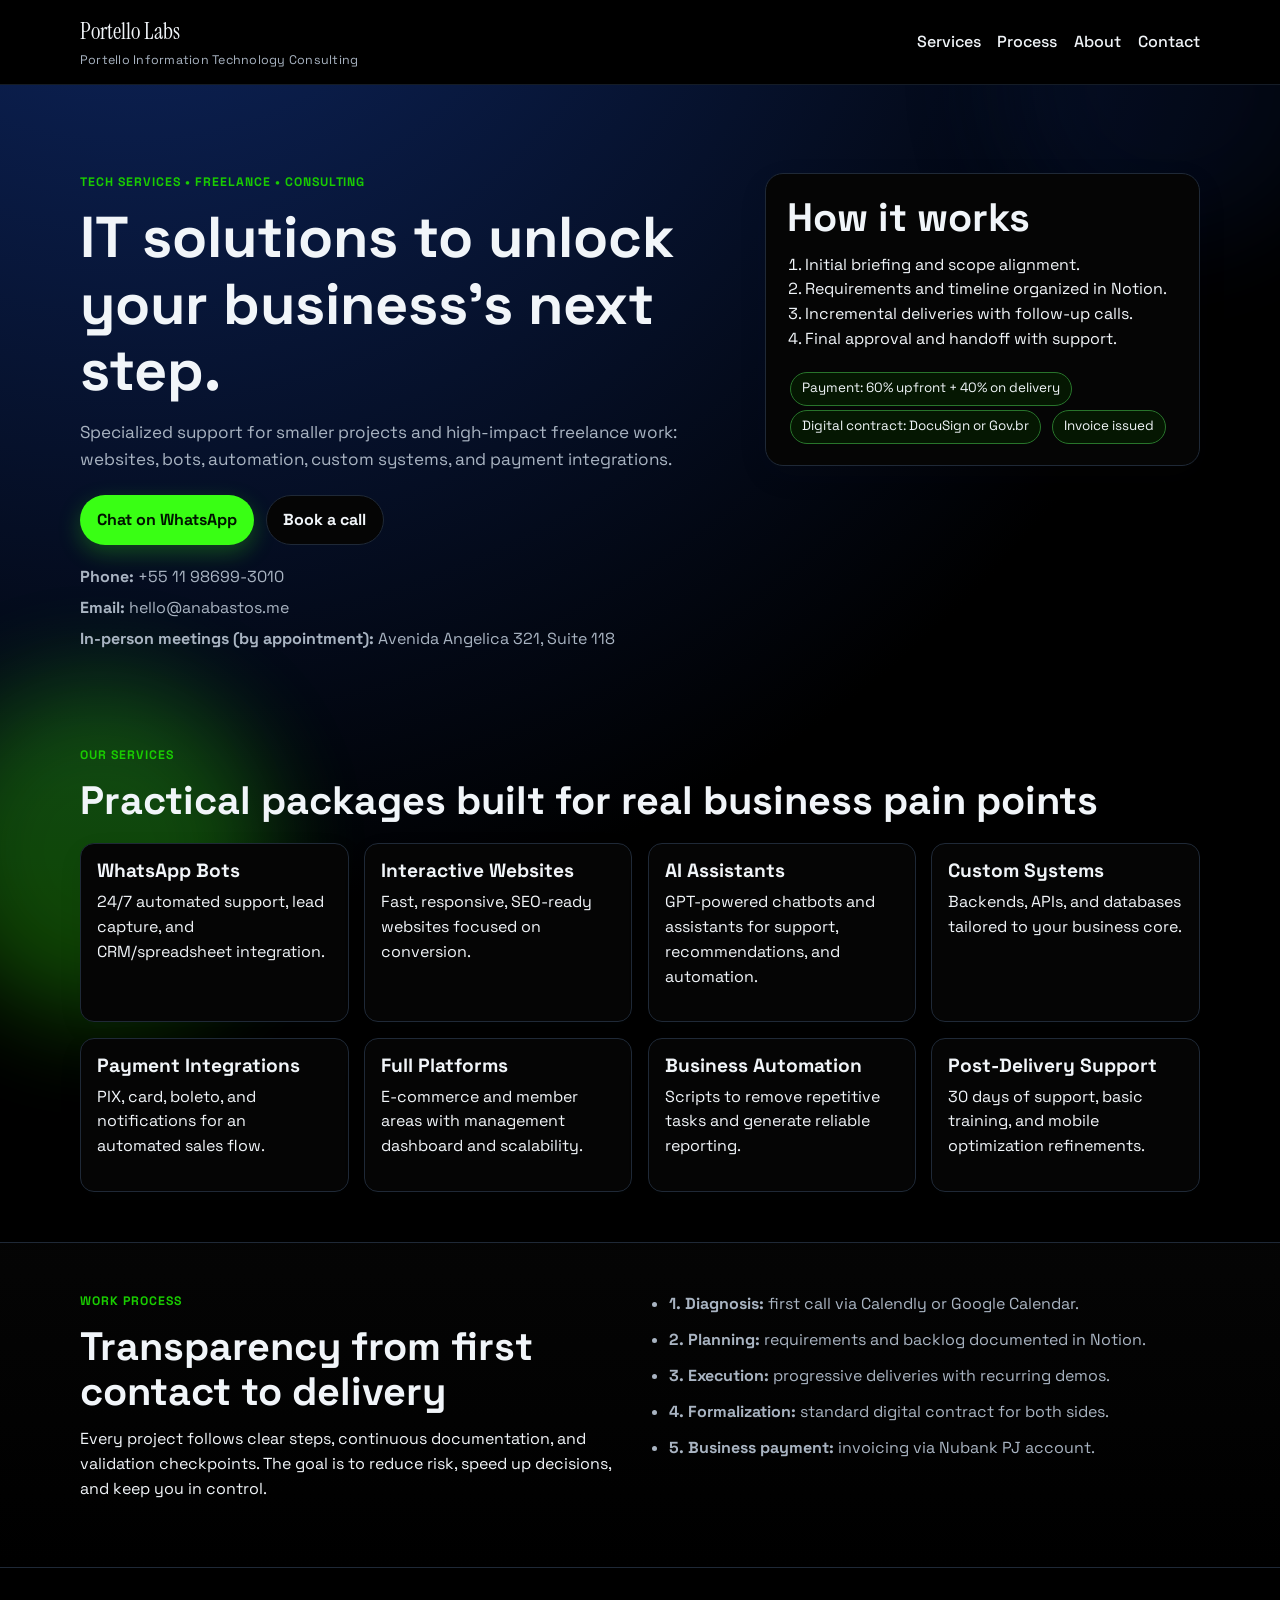
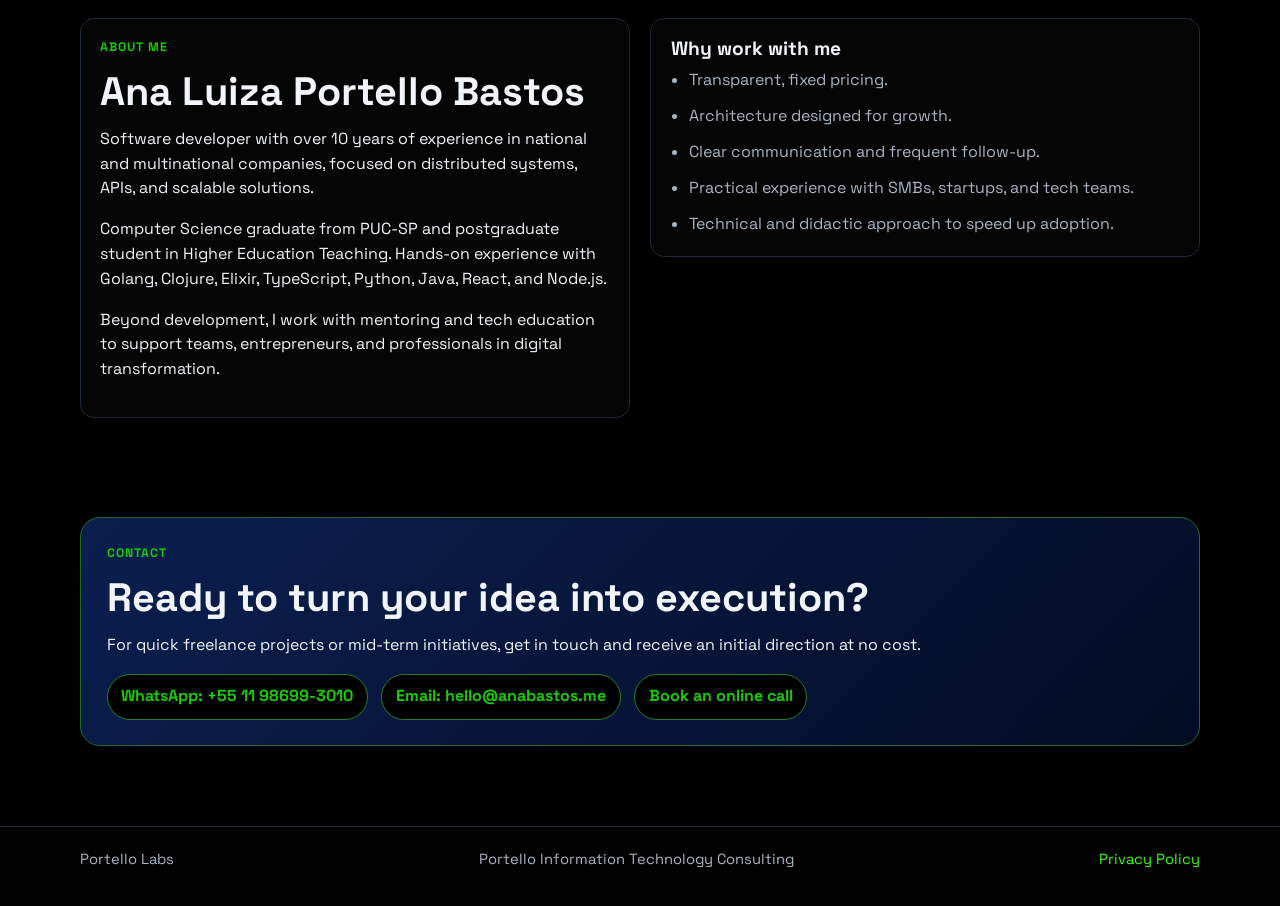
==== en/index.html @ 6f145aa7 "initial commit" ====
<!doctype html>
<html lang="en">
<head>
  <meta charset="UTF-8" />
  <meta name="viewport" content="width=device-width, initial-scale=1.0" />
  <meta name="description" content="Portello Labs - Portello Information Technology Consulting. IT solutions for SMBs, startups, and independent professionals." />
  <title>Portello Labs | IT Consulting</title>
  <link rel="preconnect" href="https://fonts.googleapis.com" />
  <link rel="preconnect" href="https://fonts.gstatic.com" crossorigin />
  <link href="https://fonts.googleapis.com/css2?family=Space+Grotesk:wght@400;500;700&family=Instrument+Serif:ital@0;1&display=swap" rel="stylesheet" />
  <link rel="stylesheet" href="../styles.css" />
</head>
<body>
  <div class="bg-orb orb-a" aria-hidden="true"></div>
  <div class="bg-orb orb-b" aria-hidden="true"></div>

  <header class="site-header">
    <div class="container nav-wrap">
      <a class="brand" href="#top" aria-label="Portello Labs">
        <span class="brand-main">Portello Labs</span>
        <span class="brand-sub">Portello Information Technology Consulting</span>
      </a>
      <nav class="nav" id="main-nav" aria-label="Main navigation">
        <a href="#services">Services</a>
        <a href="#process">Process</a>
        <a href="#about">About</a>
        <a href="#contact">Contact</a>
      </nav>
      <button class="menu-btn" id="menu-btn" aria-label="Open menu" aria-expanded="false" aria-controls="main-nav">Menu</button>
    </div>
  </header>

  <main id="top">
    <section class="hero">
      <div class="container hero-grid">
        <div>
          <p class="eyebrow">Tech Services • Freelance • Consulting</p>
          <h1>IT solutions to unlock your business's next step.</h1>
          <p class="hero-copy">
            Specialized support for smaller projects and high-impact freelance work: websites, bots,
            automation, custom systems, and payment integrations.
          </p>
          <div class="hero-cta">
            <a class="btn btn-primary" href="https://wa.me/5511986993010" target="_blank" rel="noopener noreferrer">Chat on WhatsApp</a>
            <a class="btn btn-secondary" href="https://calendar.app.google/7jMRsV2HJP9zzm17A" target="_blank" rel="noopener noreferrer">Book a call</a>
          </div>
          <ul class="quick-info">
            <li><strong>Phone:</strong> +55 11 98699-3010</li>
            <li><strong>Email:</strong> hello@anabastos.me</li>
            <li><strong>In-person meetings (by appointment):</strong> Avenida Angelica 321, Suite 118</li>
          </ul>
        </div>
        <aside class="hero-card reveal">
          <h2>How it works</h2>
          <ol>
            <li>Initial briefing and scope alignment.</li>
            <li>Requirements and timeline organized in Notion.</li>
            <li>Incremental deliveries with follow-up calls.</li>
            <li>Final approval and handoff with support.</li>
          </ol>
          <p class="pill">Payment: 60% upfront + 40% on delivery</p>
          <p class="pill">Digital contract: DocuSign or Gov.br</p>
          <p class="pill">Invoice issued</p>
        </aside>
      </div>
    </section>

    <section class="section" id="services">
      <div class="container">
        <p class="eyebrow">Our Services</p>
        <h2>Practical packages built for real business pain points</h2>
        <div class="cards">
          <article class="card reveal">
            <h3>WhatsApp Bots</h3>
            <p>24/7 automated support, lead capture, and CRM/spreadsheet integration.</p>
          </article>
          <article class="card reveal">
            <h3>Interactive Websites</h3>
            <p>Fast, responsive, SEO-ready websites focused on conversion.</p>
          </article>
          <article class="card reveal">
            <h3>AI Assistants</h3>
            <p>GPT-powered chatbots and assistants for support, recommendations, and automation.</p>
          </article>
          <article class="card reveal">
            <h3>Custom Systems</h3>
            <p>Backends, APIs, and databases tailored to your business core.</p>
          </article>
          <article class="card reveal">
            <h3>Payment Integrations</h3>
            <p>PIX, card, boleto, and notifications for an automated sales flow.</p>
          </article>
          <article class="card reveal">
            <h3>Full Platforms</h3>
            <p>E-commerce and member areas with management dashboard and scalability.</p>
          </article>
          <article class="card reveal">
            <h3>Business Automation</h3>
            <p>Scripts to remove repetitive tasks and generate reliable reporting.</p>
          </article>
          <article class="card reveal">
            <h3>Post-Delivery Support</h3>
            <p>30 days of support, basic training, and mobile optimization refinements.</p>
          </article>
        </div>
      </div>
    </section>

    <section class="section section-alt" id="process">
      <div class="container process-grid">
        <div>
          <p class="eyebrow">Work Process</p>
          <h2>Transparency from first contact to delivery</h2>
          <p>
            Every project follows clear steps, continuous documentation, and validation checkpoints.
            The goal is to reduce risk, speed up decisions, and keep you in control.
          </p>
        </div>
        <ul class="timeline reveal">
          <li><strong>1. Diagnosis:</strong> first call via Calendly or Google Calendar.</li>
          <li><strong>2. Planning:</strong> requirements and backlog documented in Notion.</li>
          <li><strong>3. Execution:</strong> progressive deliveries with recurring demos.</li>
          <li><strong>4. Formalization:</strong> standard digital contract for both sides.</li>
          <li><strong>5. Business payment:</strong> invoicing via Nubank PJ account.</li>
        </ul>
      </div>
    </section>

    <section class="section" id="about">
      <div class="container about-grid">
        <div class="about-panel reveal">
          <p class="eyebrow">About Me</p>
          <h2>Ana Luiza Portello Bastos</h2>
          <p>
            Software developer with over 10 years of experience in national and multinational companies,
            focused on distributed systems, APIs, and scalable solutions.
          </p>
          <p>
            Computer Science graduate from PUC-SP and postgraduate student in Higher Education Teaching.
            Hands-on experience with Golang, Clojure, Elixir, TypeScript, Python, Java, React, and Node.js.
          </p>
          <p>
            Beyond development, I work with mentoring and tech education to support teams,
            entrepreneurs, and professionals in digital transformation.
          </p>
        </div>
        <div class="about-panel reveal">
          <h3>Why work with me</h3>
          <ul class="checklist">
            <li>Transparent, fixed pricing.</li>
            <li>Architecture designed for growth.</li>
            <li>Clear communication and frequent follow-up.</li>
            <li>Practical experience with SMBs, startups, and tech teams.</li>
            <li>Technical and didactic approach to speed up adoption.</li>
          </ul>
        </div>
      </div>
    </section>

    <section class="section section-contact" id="contact">
      <div class="container contact-wrap reveal">
        <p class="eyebrow">Contact</p>
        <h2>Ready to turn your idea into execution?</h2>
        <p>
          For quick freelance projects or mid-term initiatives, get in touch and receive an initial direction at no cost.
        </p>
        <div class="contact-list">
          <a href="https://wa.me/5511986993010" target="_blank" rel="noopener noreferrer">WhatsApp: +55 11 98699-3010</a>
          <a href="mailto:hello@anabastos.me">Email: hello@anabastos.me</a>
          <a href="https://calendar.app.google/7jMRsV2HJP9zzm17A" target="_blank" rel="noopener noreferrer">Book an online call</a>
        </div>
      </div>
    </section>
  </main>

  <footer class="site-footer">
    <div class="container footer-wrap">
      <p>Portello Labs</p>
      <p>Portello Information Technology Consulting</p>
      <p><a href="../politica-de-privacidade/en/" rel="noopener">Privacy Policy</a></p>
    </div>
  </footer>

  <script src="../script.js"></script>
</body>
</html>
---- styles.css ----
:root {
  --bg: #000000;
  --bg-alt: #080808;
  --ink: #f1f5f9;
  --ink-soft: #a9b4c2;
  --brand: #39ff14;
  --brand-dark: #19cc00;
  --accent: #0b1f4f;
  --card: #050505;
  --line: #1f2937;
}

* {
  box-sizing: border-box;
}

html,
body {
  margin: 0;
  padding: 0;
}

body {
  font-family: "Space Grotesk", sans-serif;
  background: radial-gradient(circle at 10% -10%, #0b1f4f 10%, var(--bg) 40%), var(--bg);
  color: var(--ink);
  line-height: 1.55;
  min-height: 100vh;
  overflow-x: hidden;
}

h1,
h2,
h3 {
  line-height: 1.15;
  margin-top: 0;
}

h1 {
  font-size: clamp(2.1rem, 4.5vw, 4rem);
  margin-bottom: 1rem;
}

h2 {
  font-size: clamp(1.6rem, 3.1vw, 2.5rem);
  margin-bottom: 0.75rem;
}

h3 {
  font-size: 1.2rem;
  margin-bottom: 0.5rem;
}

p {
  margin-top: 0;
}

.container {
  width: min(1120px, 92vw);
  margin: 0 auto;
}

.bg-orb {
  position: fixed;
  width: 340px;
  height: 340px;
  border-radius: 999px;
  filter: blur(50px);
  opacity: 0.27;
  pointer-events: none;
  z-index: -1;
}

.orb-a {
  background: #0b1f4f;
  top: -90px;
  right: -60px;
}

.orb-b {
  background: #39ff14;
  left: -70px;
  bottom: -120px;
}

.site-header {
  position: sticky;
  top: 0;
  z-index: 20;
  background: color-mix(in srgb, var(--bg) 90%, black 10%);
  backdrop-filter: blur(10px);
  border-bottom: 1px solid color-mix(in srgb, var(--line) 70%, transparent 30%);
}

.nav-wrap {
  display: flex;
  align-items: center;
  justify-content: space-between;
  gap: 1rem;
  padding: 0.85rem 0;
}

.brand {
  text-decoration: none;
  color: var(--ink);
  display: grid;
  gap: 0.1rem;
}

.brand-main {
  font-family: "Instrument Serif", serif;
  font-size: 1.45rem;
}

.brand-sub {
  font-size: 0.78rem;
  letter-spacing: 0.02em;
  color: var(--ink-soft);
}

.nav {
  display: flex;
  gap: 1.05rem;
}

.nav a {
  text-decoration: none;
  color: var(--ink);
  font-weight: 500;
}

.menu-btn {
  display: none;
  border: 1px solid var(--line);
  background: var(--card);
  color: var(--ink);
  padding: 0.4rem 0.8rem;
  border-radius: 999px;
  cursor: pointer;
}

.hero {
  padding: 5.5rem 0 2.8rem;
}

.hero-grid {
  display: grid;
  grid-template-columns: 1.2fr 0.8fr;
  gap: 2rem;
  align-items: start;
}

.eyebrow {
  text-transform: uppercase;
  letter-spacing: 0.08em;
  font-size: 0.77rem;
  color: var(--brand-dark);
  font-weight: 700;
}

.hero-copy {
  max-width: 62ch;
  color: var(--ink-soft);
  font-size: 1.07rem;
}

.hero-cta {
  display: flex;
  flex-wrap: wrap;
  gap: 0.75rem;
  margin: 1.4rem 0 1.2rem;
}

.btn {
  display: inline-flex;
  align-items: center;
  justify-content: center;
  gap: 0.35rem;
  padding: 0.75rem 1.05rem;
  border-radius: 999px;
  text-decoration: none;
  font-weight: 700;
  transition: transform 180ms ease, box-shadow 220ms ease, background-color 220ms ease;
}

.btn:hover {
  transform: translateY(-2px);
}

.btn-primary {
  background: var(--brand);
  color: #001400;
  box-shadow: 0 8px 22px rgba(57, 255, 20, 0.25);
}

.btn-primary:hover {
  background: #2de30f;
}

.btn-secondary {
  border: 1px solid var(--line);
  background: var(--card);
  color: var(--ink);
}

.quick-info {
  list-style: none;
  padding: 0;
  margin: 0;
  display: grid;
  gap: 0.4rem;
  color: var(--ink-soft);
}

.hero-card {
  background: var(--card);
  border: 1px solid var(--line);
  border-radius: 18px;
  padding: 1.3rem;
  box-shadow: 0 10px 30px rgba(24, 30, 34, 0.08);
}

.hero-card ol {
  margin: 0 0 1rem;
  padding-left: 1.15rem;
}

.pill {
  display: inline-block;
  margin: 0.25rem 0.2rem 0;
  padding: 0.35rem 0.7rem;
  border-radius: 999px;
  border: 1px solid color-mix(in srgb, var(--brand) 35%, var(--line) 65%);
  background: color-mix(in srgb, var(--brand) 9%, black 91%);
  font-size: 0.84rem;
  color: var(--ink);
}

.section {
  padding: 3.1rem 0;
}

.section-alt {
  background: linear-gradient(180deg, color-mix(in srgb, var(--bg-alt) 55%, black 45%), transparent);
  border-top: 1px solid var(--line);
  border-bottom: 1px solid var(--line);
}

.cards {
  margin-top: 1.25rem;
  display: grid;
  grid-template-columns: repeat(4, minmax(0, 1fr));
  gap: 0.95rem;
}

.card {
  background: var(--card);
  border: 1px solid var(--line);
  border-radius: 14px;
  padding: 1rem;
  box-shadow: 0 8px 26px rgba(24, 30, 34, 0.06);
}

.process-grid,
.about-grid {
  display: grid;
  grid-template-columns: 1fr 1fr;
  gap: 1.3rem;
  align-items: start;
}

.timeline,
.checklist {
  margin: 0;
  padding-left: 1.15rem;
  color: var(--ink-soft);
  display: grid;
  gap: 0.7rem;
}

.about-panel {
  background: var(--card);
  border: 1px solid var(--line);
  border-radius: 14px;
  padding: 1.2rem;
}

.section-contact {
  padding-bottom: 5rem;
}

.contact-wrap {
  border: 1px solid color-mix(in srgb, var(--brand) 30%, var(--line) 70%);
  background: linear-gradient(135deg, #0b1f4f 0%, #020c24 100%);
  border-radius: 20px;
  padding: 1.6rem;
}

.contact-list {
  margin-top: 1rem;
  display: flex;
  flex-wrap: wrap;
  gap: 0.85rem;
}

.contact-list a {
  color: var(--brand-dark);
  text-decoration: none;
  font-weight: 700;
  border: 1px solid color-mix(in srgb, var(--brand) 40%, var(--line) 60%);
  background: #000000;
  border-radius: 999px;
  padding: 0.6rem 0.85rem;
}

.site-footer {
  border-top: 1px solid var(--line);
  padding: 1.3rem 0;
  background: color-mix(in srgb, var(--bg-alt) 25%, black 75%);
}

.footer-wrap {
  display: flex;
  justify-content: space-between;
  gap: 1rem;
  flex-wrap: wrap;
  color: var(--ink-soft);
  font-size: 0.92rem;
}

.site-footer a {
  color: var(--brand);
  text-decoration: none;
}

.site-footer a:hover {
  color: var(--brand-dark);
  text-decoration: underline;
}

.reveal {
  opacity: 0;
  transform: translateY(18px);
  transition: opacity 500ms ease, transform 500ms ease;
}

.reveal.show {
  opacity: 1;
  transform: translateY(0);
}

@media (max-width: 980px) {
  .hero-grid,
  .cards,
  .process-grid,
  .about-grid {
    grid-template-columns: 1fr 1fr;
  }

  .cards {
    grid-template-columns: repeat(2, minmax(0, 1fr));
  }
}

@media (max-width: 760px) {
  .menu-btn {
    display: inline-flex;
  }

  .nav {
    position: absolute;
    top: 64px;
    right: 4vw;
    background: var(--card);
    border: 1px solid var(--line);
    border-radius: 12px;
    padding: 0.75rem;
    display: none;
    flex-direction: column;
    min-width: 160px;
    box-shadow: 0 12px 24px rgba(24, 30, 34, 0.14);
  }

  .nav.open {
    display: flex;
  }

  .hero-grid,
  .cards,
  .process-grid,
  .about-grid {
    grid-template-columns: 1fr;
  }

  .hero {
    padding-top: 4rem;
  }
}
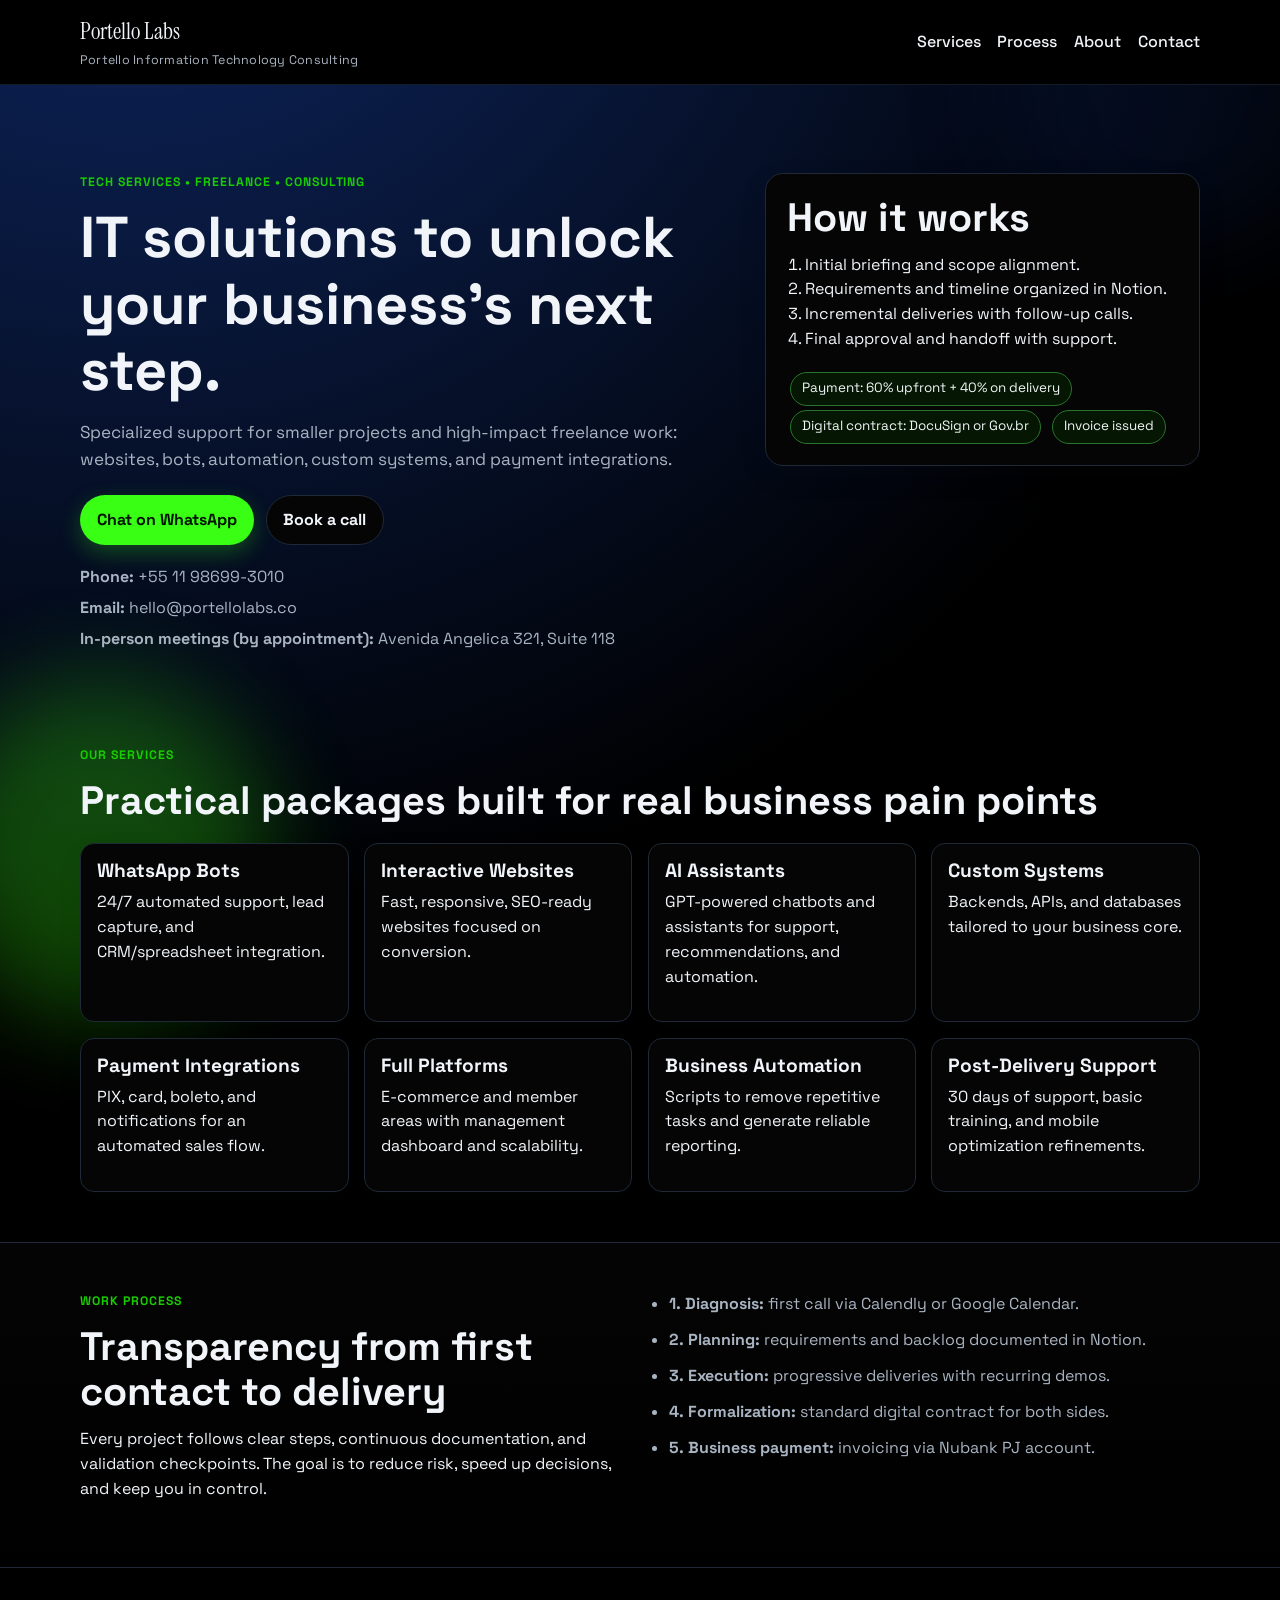
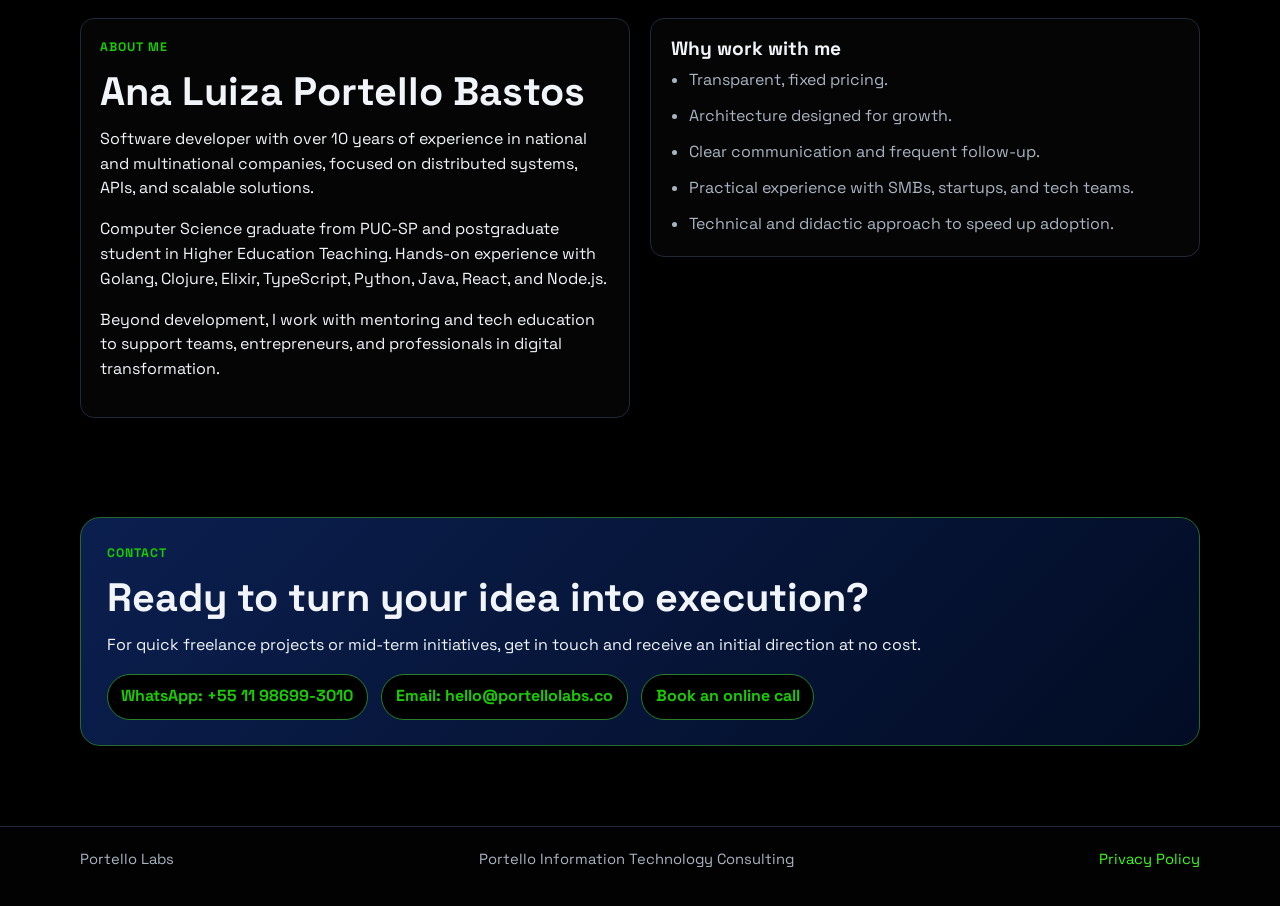
==== commit 2aa0a7c9: "feature: editar email de contato" ====
--- a/en/index.html
+++ b/en/index.html
@@ -4,6 +4,7 @@
   <meta charset="UTF-8" />
   <meta name="viewport" content="width=device-width, initial-scale=1.0" />
   <meta name="description" content="Portello Labs - Portello Information Technology Consulting. IT solutions for SMBs, startups, and independent professionals." />
+  <meta name="facebook-domain-verification" content="jnb2jogqrohtyhndc1g7yx48vg9q7b" />
   <title>Portello Labs | IT Consulting</title>
   <link rel="preconnect" href="https://fonts.googleapis.com" />
   <link rel="preconnect" href="https://fonts.gstatic.com" crossorigin />
@@ -46,7 +47,7 @@
           </div>
           <ul class="quick-info">
             <li><strong>Phone:</strong> +55 11 98699-3010</li>
-            <li><strong>Email:</strong> hello@anabastos.me</li>
+            <li><strong>Email:</strong> hello@portellolabs.co</li>
             <li><strong>In-person meetings (by appointment):</strong> Avenida Angelica 321, Suite 118</li>
           </ul>
         </div>
@@ -166,7 +167,7 @@
         </p>
         <div class="contact-list">
           <a href="https://wa.me/5511986993010" target="_blank" rel="noopener noreferrer">WhatsApp: +55 11 98699-3010</a>
-          <a href="mailto:hello@anabastos.me">Email: hello@anabastos.me</a>
+          <a href="mailto:hello@portellolabs.co">Email: hello@portellolabs.co</a>
           <a href="https://calendar.app.google/7jMRsV2HJP9zzm17A" target="_blank" rel="noopener noreferrer">Book an online call</a>
         </div>
       </div>
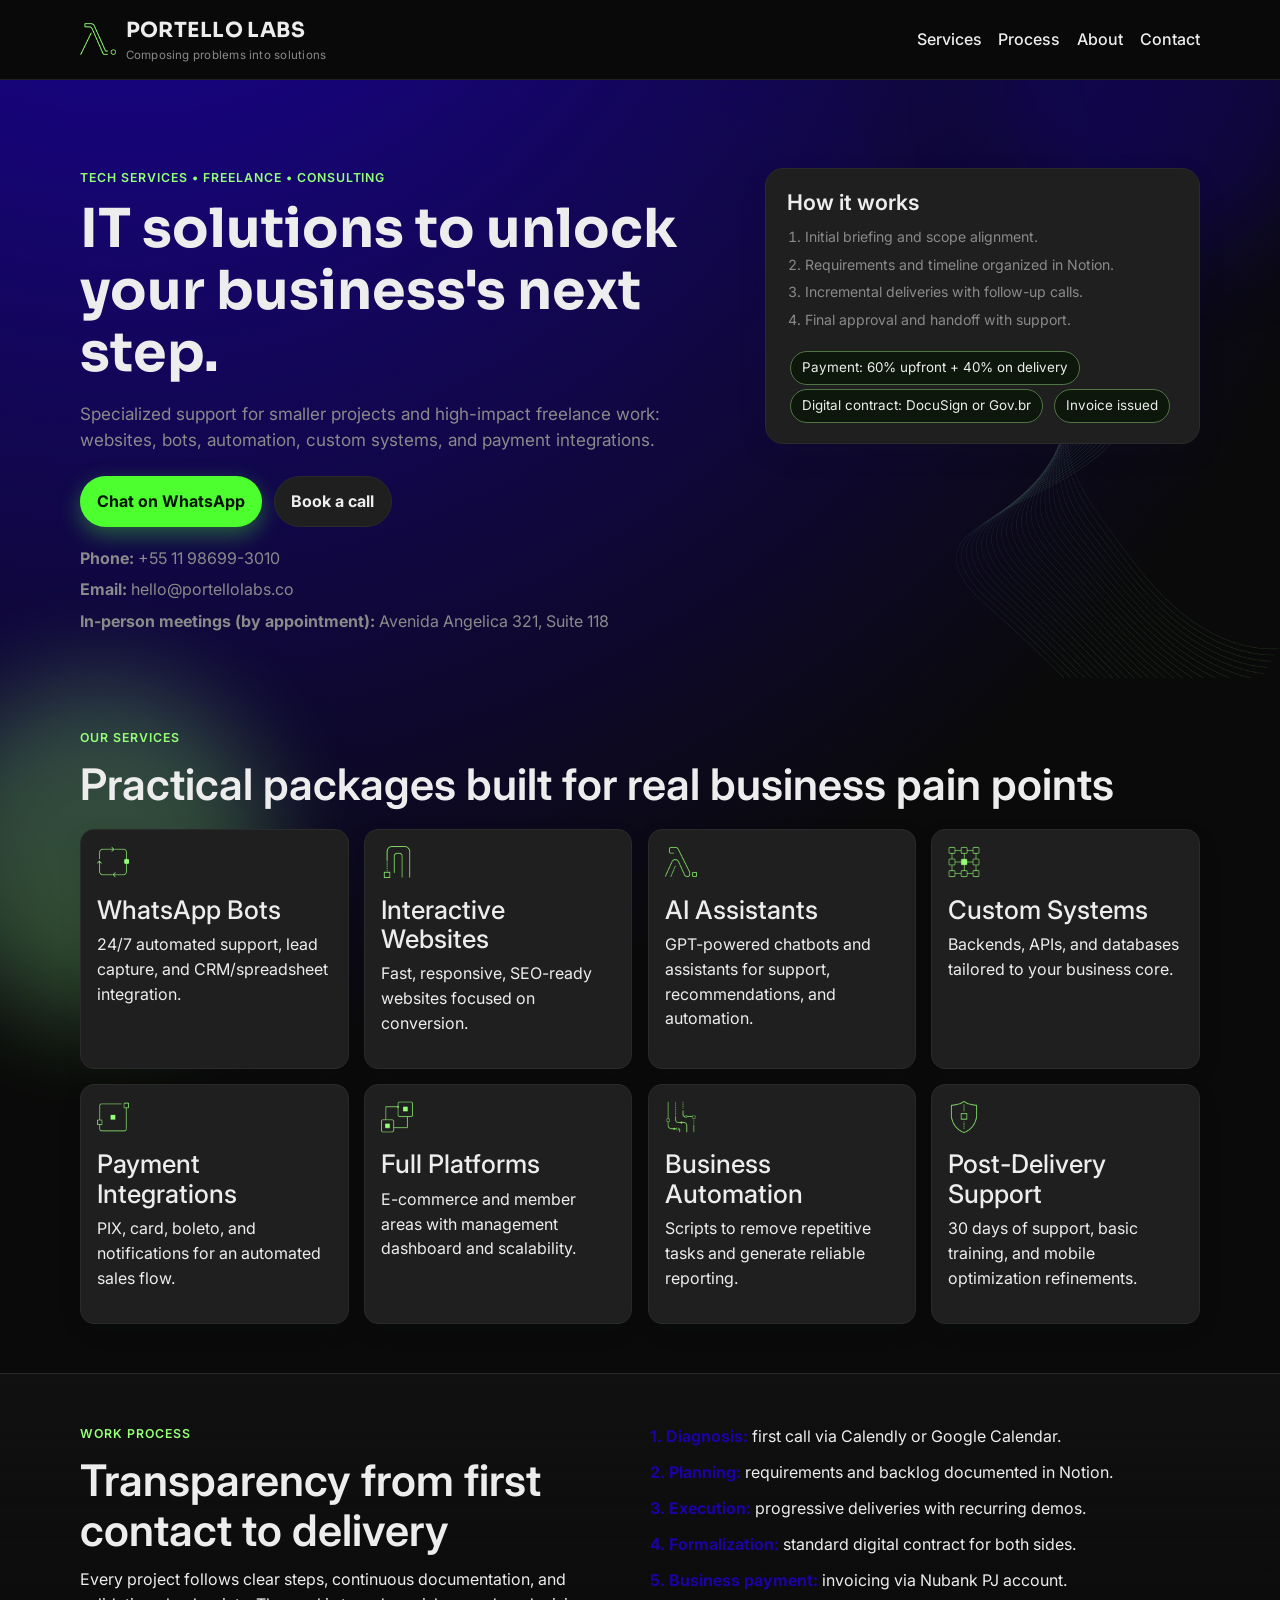
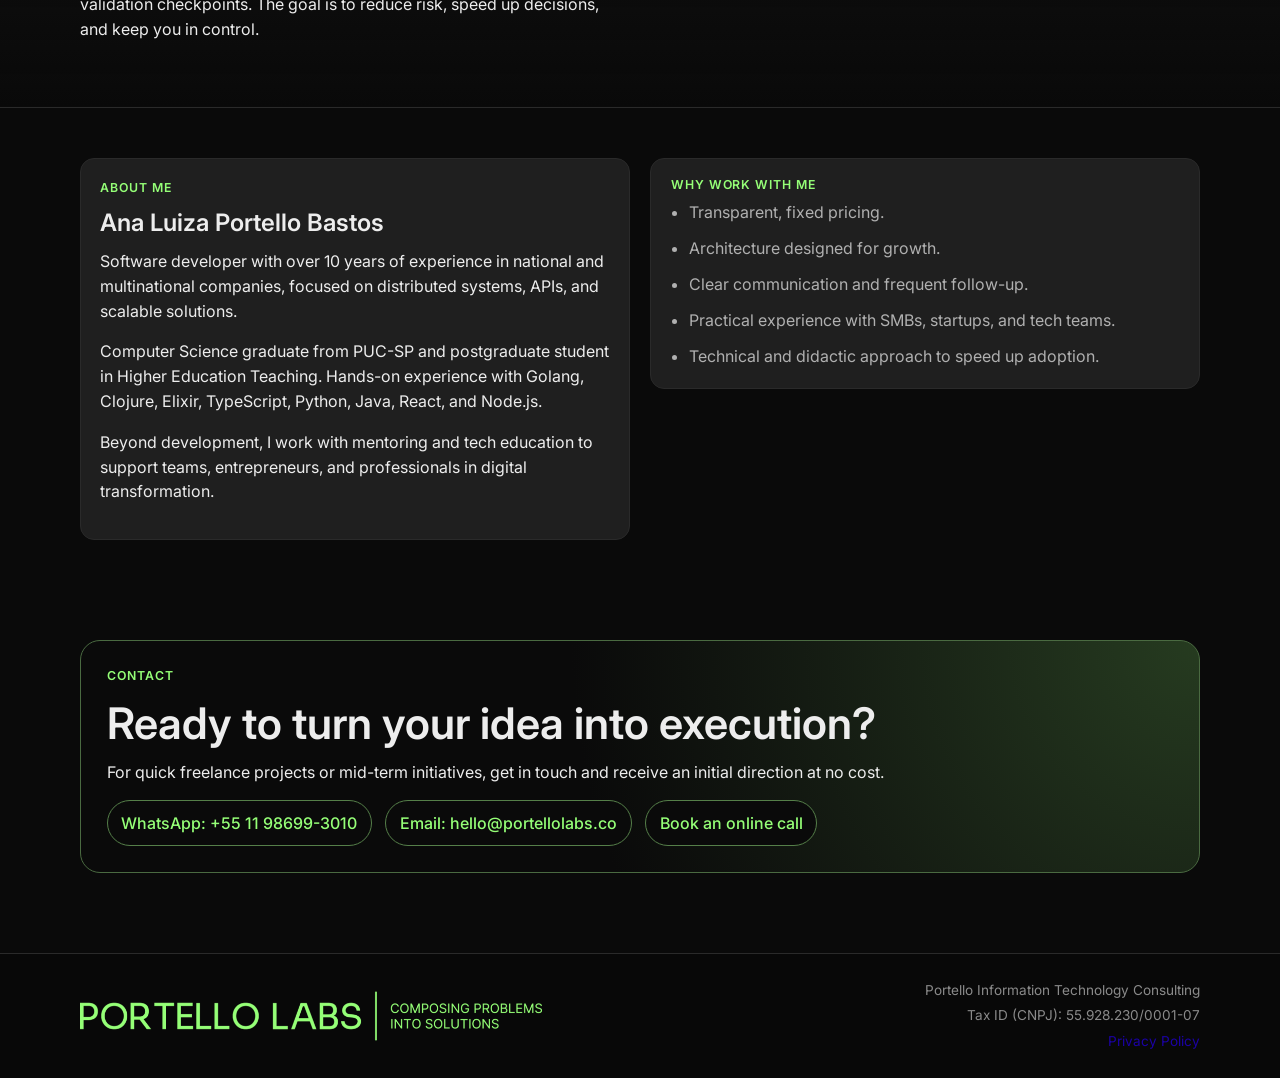
==== commit 40e7adf3: "feat: use new visual identity" ====
--- a/en/index.html
+++ b/en/index.html
@@ -6,9 +6,12 @@
   <meta name="description" content="Portello Labs - Portello Information Technology Consulting. IT solutions for SMBs, startups, and independent professionals." />
   <meta name="facebook-domain-verification" content="jnb2jogqrohtyhndc1g7yx48vg9q7b" />
   <title>Portello Labs | IT Consulting</title>
+  <link rel="icon" type="image/png" sizes="32x32" href="../assets/favicon/favicon-32.png" />
+  <link rel="icon" type="image/png" sizes="512x512" href="../assets/favicon/favicon-512.png" />
+  <link rel="apple-touch-icon" href="../assets/favicon/apple-touch-icon.png" />
   <link rel="preconnect" href="https://fonts.googleapis.com" />
   <link rel="preconnect" href="https://fonts.gstatic.com" crossorigin />
-  <link href="https://fonts.googleapis.com/css2?family=Space+Grotesk:wght@400;500;700&family=Instrument+Serif:ital@0;1&display=swap" rel="stylesheet" />
+  <link href="https://fonts.googleapis.com/css2?family=Sora:wght@700;800&family=Inter:wght@400;500;600&display=swap" rel="stylesheet" />
   <link rel="stylesheet" href="../styles.css" />
 </head>
 <body>
@@ -18,8 +21,11 @@
   <header class="site-header">
     <div class="container nav-wrap">
       <a class="brand" href="#top" aria-label="Portello Labs">
-        <span class="brand-main">Portello Labs</span>
-        <span class="brand-sub">Portello Information Technology Consulting</span>
+        <img class="brand-icon" src="../assets/logo/icone-verde-neon.png" alt="" width="28" height="28" />
+        <span class="brand-text">
+          <span class="brand-main">Portello Labs</span>
+          <span class="brand-sub">Composing problems into solutions</span>
+        </span>
       </a>
       <nav class="nav" id="main-nav" aria-label="Main navigation">
         <a href="#services">Services</a>
@@ -33,6 +39,7 @@
 
   <main id="top">
     <section class="hero">
+      <img class="hero-pattern" src="../assets/pattern/fluxo-verde-azul.png" alt="" aria-hidden="true" />
       <div class="container hero-grid">
         <div>
           <p class="eyebrow">Tech Services • Freelance • Consulting</p>
@@ -72,34 +79,42 @@
         <h2>Practical packages built for real business pain points</h2>
         <div class="cards">
           <article class="card reveal">
+            <img class="card-icon" src="../assets/icons/automacao.png" alt="" />
             <h3>WhatsApp Bots</h3>
             <p>24/7 automated support, lead capture, and CRM/spreadsheet integration.</p>
           </article>
           <article class="card reveal">
+            <img class="card-icon" src="../assets/icons/acesso.png" alt="" />
             <h3>Interactive Websites</h3>
             <p>Fast, responsive, SEO-ready websites focused on conversion.</p>
           </article>
           <article class="card reveal">
+            <img class="card-icon" src="../assets/icons/inteligencia.png" alt="" />
             <h3>AI Assistants</h3>
             <p>GPT-powered chatbots and assistants for support, recommendations, and automation.</p>
           </article>
           <article class="card reveal">
+            <img class="card-icon" src="../assets/icons/estrutura.png" alt="" />
             <h3>Custom Systems</h3>
             <p>Backends, APIs, and databases tailored to your business core.</p>
           </article>
           <article class="card reveal">
+            <img class="card-icon" src="../assets/icons/integracao.png" alt="" />
             <h3>Payment Integrations</h3>
             <p>PIX, card, boleto, and notifications for an automated sales flow.</p>
           </article>
           <article class="card reveal">
+            <img class="card-icon" src="../assets/icons/solucao.png" alt="" />
             <h3>Full Platforms</h3>
             <p>E-commerce and member areas with management dashboard and scalability.</p>
           </article>
           <article class="card reveal">
+            <img class="card-icon" src="../assets/icons/dados.png" alt="" />
             <h3>Business Automation</h3>
             <p>Scripts to remove repetitive tasks and generate reliable reporting.</p>
           </article>
           <article class="card reveal">
+            <img class="card-icon" src="../assets/icons/seguranca.png" alt="" />
             <h3>Post-Delivery Support</h3>
             <p>30 days of support, basic training, and mobile optimization refinements.</p>
           </article>
@@ -117,13 +132,13 @@
             The goal is to reduce risk, speed up decisions, and keep you in control.
           </p>
         </div>
-        <ul class="timeline reveal">
-          <li><strong>1. Diagnosis:</strong> first call via Calendly or Google Calendar.</li>
-          <li><strong>2. Planning:</strong> requirements and backlog documented in Notion.</li>
-          <li><strong>3. Execution:</strong> progressive deliveries with recurring demos.</li>
-          <li><strong>4. Formalization:</strong> standard digital contract for both sides.</li>
-          <li><strong>5. Business payment:</strong> invoicing via Nubank PJ account.</li>
-        </ul>
+        <div class="timeline reveal">
+          <p><strong>1. Diagnosis:</strong> first call via Calendly or Google Calendar.</p>
+          <p><strong>2. Planning:</strong> requirements and backlog documented in Notion.</p>
+          <p><strong>3. Execution:</strong> progressive deliveries with recurring demos.</p>
+          <p><strong>4. Formalization:</strong> standard digital contract for both sides.</p>
+          <p><strong>5. Business payment:</strong> invoicing via Nubank PJ account.</p>
+        </div>
       </div>
     </section>
 
@@ -176,9 +191,12 @@
 
   <footer class="site-footer">
     <div class="container footer-wrap">
-      <p>Portello Labs</p>
-      <p>Portello Information Technology Consulting</p>
-      <p><a href="../politica-de-privacidade/en/" rel="noopener">Privacy Policy</a></p>
+      <img class="footer-logo" src="../assets/logo/assinatura-verde-neon.png" alt="Portello Labs - Composing problems into solutions" />
+      <div class="footer-links">
+        <p>Portello Information Technology Consulting</p>
+        <p>Tax ID (CNPJ): 55.928.230/0001-07</p>
+        <p><a href="../politica-de-privacidade/en/" rel="noopener">Privacy Policy</a></p>
+      </div>
     </div>
   </footer>
 
--- a/styles.css
+++ b/styles.css
@@ -1,13 +1,13 @@
 :root {
-  --bg: #000000;
-  --bg-alt: #080808;
-  --ink: #f1f5f9;
-  --ink-soft: #a9b4c2;
-  --brand: #39ff14;
-  --brand-dark: #19cc00;
-  --accent: #0b1f4f;
-  --card: #050505;
-  --line: #1f2937;
+  --bg: #0a0a0a;
+  --bg-alt: #1f1f1f;
+  --ink: #ededed;
+  --ink-soft: #8a8a8a;
+  --brand: #95ff77;
+  --brand-dark: #7ee85c;
+  --accent: #1b02a4;
+  --card: #1f1f1f;
+  --line: #2a2a2a;
 }
 
 * {
@@ -21,8 +21,9 @@
 }
 
 body {
-  font-family: "Space Grotesk", sans-serif;
-  background: radial-gradient(circle at 10% -10%, #0b1f4f 10%, var(--bg) 40%), var(--bg);
+  font-family: "Inter", sans-serif;
+  font-weight: 400;
+  background: radial-gradient(circle at 10% -10%, var(--accent) 0%, var(--bg) 42%), var(--bg);
   color: var(--ink);
   line-height: 1.55;
   min-height: 100vh;
@@ -37,17 +38,23 @@
 }
 
 h1 {
-  font-size: clamp(2.1rem, 4.5vw, 4rem);
+  font-family: "Sora", sans-serif;
+  font-weight: 700;
+  font-size: clamp(2rem, 4.2vw, 3.6rem);
   margin-bottom: 1rem;
 }
 
 h2 {
-  font-size: clamp(1.6rem, 3.1vw, 2.5rem);
+  font-family: "Inter", sans-serif;
+  font-weight: 600;
+  font-size: clamp(2rem, 3.4vw, 3rem);
   margin-bottom: 0.75rem;
 }
 
 h3 {
-  font-size: 1.2rem;
+  font-family: "Inter", sans-serif;
+  font-weight: 500;
+  font-size: clamp(1.5rem, 2vw, 2rem);
   margin-bottom: 0.5rem;
 }
 
@@ -72,15 +79,26 @@
 }
 
 .orb-a {
-  background: #0b1f4f;
+  background: var(--accent);
   top: -90px;
   right: -60px;
 }
 
 .orb-b {
-  background: #39ff14;
+  background: var(--brand);
   left: -70px;
   bottom: -120px;
+}
+
+.hero-pattern {
+  position: absolute;
+  top: -40px;
+  right: 0;
+  width: min(560px, 60vw);
+  height: auto;
+  opacity: 0.55;
+  pointer-events: none;
+  z-index: -1;
 }
 
 .site-header {
@@ -103,17 +121,32 @@
 .brand {
   text-decoration: none;
   color: var(--ink);
+  display: flex;
+  align-items: center;
+  gap: 0.6rem;
+}
+
+.brand-icon {
+  width: 36px;
+  height: 36px;
+  flex-shrink: 0;
+}
+
+.brand-text {
   display: grid;
   gap: 0.1rem;
 }
 
 .brand-main {
-  font-family: "Instrument Serif", serif;
-  font-size: 1.45rem;
+  font-family: "Sora", sans-serif;
+  font-weight: 700;
+  font-size: 1.3rem;
+  text-transform: uppercase;
+  letter-spacing: 0.02em;
 }
 
 .brand-sub {
-  font-size: 0.78rem;
+  font-size: 0.72rem;
   letter-spacing: 0.02em;
   color: var(--ink-soft);
 }
@@ -140,7 +173,9 @@
 }
 
 .hero {
+  position: relative;
   padding: 5.5rem 0 2.8rem;
+  overflow: hidden;
 }
 
 .hero-grid {
@@ -154,8 +189,8 @@
   text-transform: uppercase;
   letter-spacing: 0.08em;
   font-size: 0.77rem;
-  color: var(--brand-dark);
-  font-weight: 700;
+  color: var(--brand);
+  font-weight: 600;
 }
 
 .hero-copy {
@@ -188,13 +223,13 @@
 }
 
 .btn-primary {
-  background: var(--brand);
+  background: #4dff2e;
   color: #001400;
-  box-shadow: 0 8px 22px rgba(57, 255, 20, 0.25);
+  box-shadow: 0 8px 22px rgba(77, 255, 46, 0.35);
 }
 
 .btn-primary:hover {
-  background: #2de30f;
+  background: color-mix(in srgb, #4dff2e 85%, black 15%);
 }
 
 .btn-secondary {
@@ -220,9 +255,19 @@
   box-shadow: 0 10px 30px rgba(24, 30, 34, 0.08);
 }
 
+.hero-card h2 {
+  font-size: 1.35rem;
+}
+
 .hero-card ol {
   margin: 0 0 1rem;
   padding-left: 1.15rem;
+  font-size: 0.88rem;
+  color: var(--ink-soft);
+}
+
+.hero-card ol li + li {
+  margin-top: 0.35rem;
 }
 
 .pill {
@@ -261,6 +306,12 @@
   box-shadow: 0 8px 26px rgba(24, 30, 34, 0.06);
 }
 
+.card-icon {
+  width: 32px;
+  height: 32px;
+  margin-bottom: 0.6rem;
+}
+
 .process-grid,
 .about-grid {
   display: grid;
@@ -273,9 +324,25 @@
 .checklist {
   margin: 0;
   padding-left: 1.15rem;
-  color: var(--ink-soft);
   display: grid;
   gap: 0.7rem;
+}
+
+.checklist {
+  color: #b0b0b0;
+}
+
+.timeline {
+  color: var(--ink);
+  padding-left: 0;
+}
+
+.timeline p {
+  margin: 0;
+}
+
+.timeline strong {
+  color: var(--accent);
 }
 
 .about-panel {
@@ -285,17 +352,34 @@
   padding: 1.2rem;
 }
 
+.about-panel h2 {
+  font-size: 1.5rem;
+}
+
+.about-panel h3 {
+  font-family: "Inter", sans-serif;
+  text-transform: uppercase;
+  letter-spacing: 0.08em;
+  font-size: 0.77rem;
+  font-weight: 600;
+  color: var(--brand);
+}
+
 .section-contact {
   padding-bottom: 5rem;
 }
 
 .contact-wrap {
   border: 1px solid color-mix(in srgb, var(--brand) 30%, var(--line) 70%);
-  background: linear-gradient(135deg, #0b1f4f 0%, #020c24 100%);
+  background: radial-gradient(circle at 100% 0%, color-mix(in srgb, var(--brand) 20%, var(--bg) 80%) 0%, var(--bg) 55%);
   border-radius: 20px;
   padding: 1.6rem;
 }
 
+.contact-wrap .eyebrow {
+  color: var(--brand);
+}
+
 .contact-list {
   margin-top: 1rem;
   display: flex;
@@ -304,37 +388,53 @@
 }
 
 .contact-list a {
-  color: var(--brand-dark);
+  color: var(--brand);
   text-decoration: none;
-  font-weight: 700;
+  font-weight: 500;
   border: 1px solid color-mix(in srgb, var(--brand) 40%, var(--line) 60%);
-  background: #000000;
+  background: var(--bg);
   border-radius: 999px;
   padding: 0.6rem 0.85rem;
 }
 
 .site-footer {
   border-top: 1px solid var(--line);
-  padding: 1.3rem 0;
+  padding: 1.6rem 0;
   background: color-mix(in srgb, var(--bg-alt) 25%, black 75%);
 }
 
 .footer-wrap {
   display: flex;
   justify-content: space-between;
+  align-items: center;
   gap: 1rem;
   flex-wrap: wrap;
   color: var(--ink-soft);
-  font-size: 0.92rem;
+  font-size: 0.85rem;
+}
+
+.footer-logo {
+  height: 56px;
+  width: auto;
+}
+
+.footer-links {
+  display: grid;
+  gap: 0.3rem;
+  text-align: right;
+}
+
+.footer-links p {
+  margin: 0;
 }
 
 .site-footer a {
-  color: var(--brand);
+  color: var(--accent);
   text-decoration: none;
 }
 
 .site-footer a:hover {
-  color: var(--brand-dark);
+  color: color-mix(in srgb, var(--accent) 80%, white 20%);
   text-decoration: underline;
 }
 
